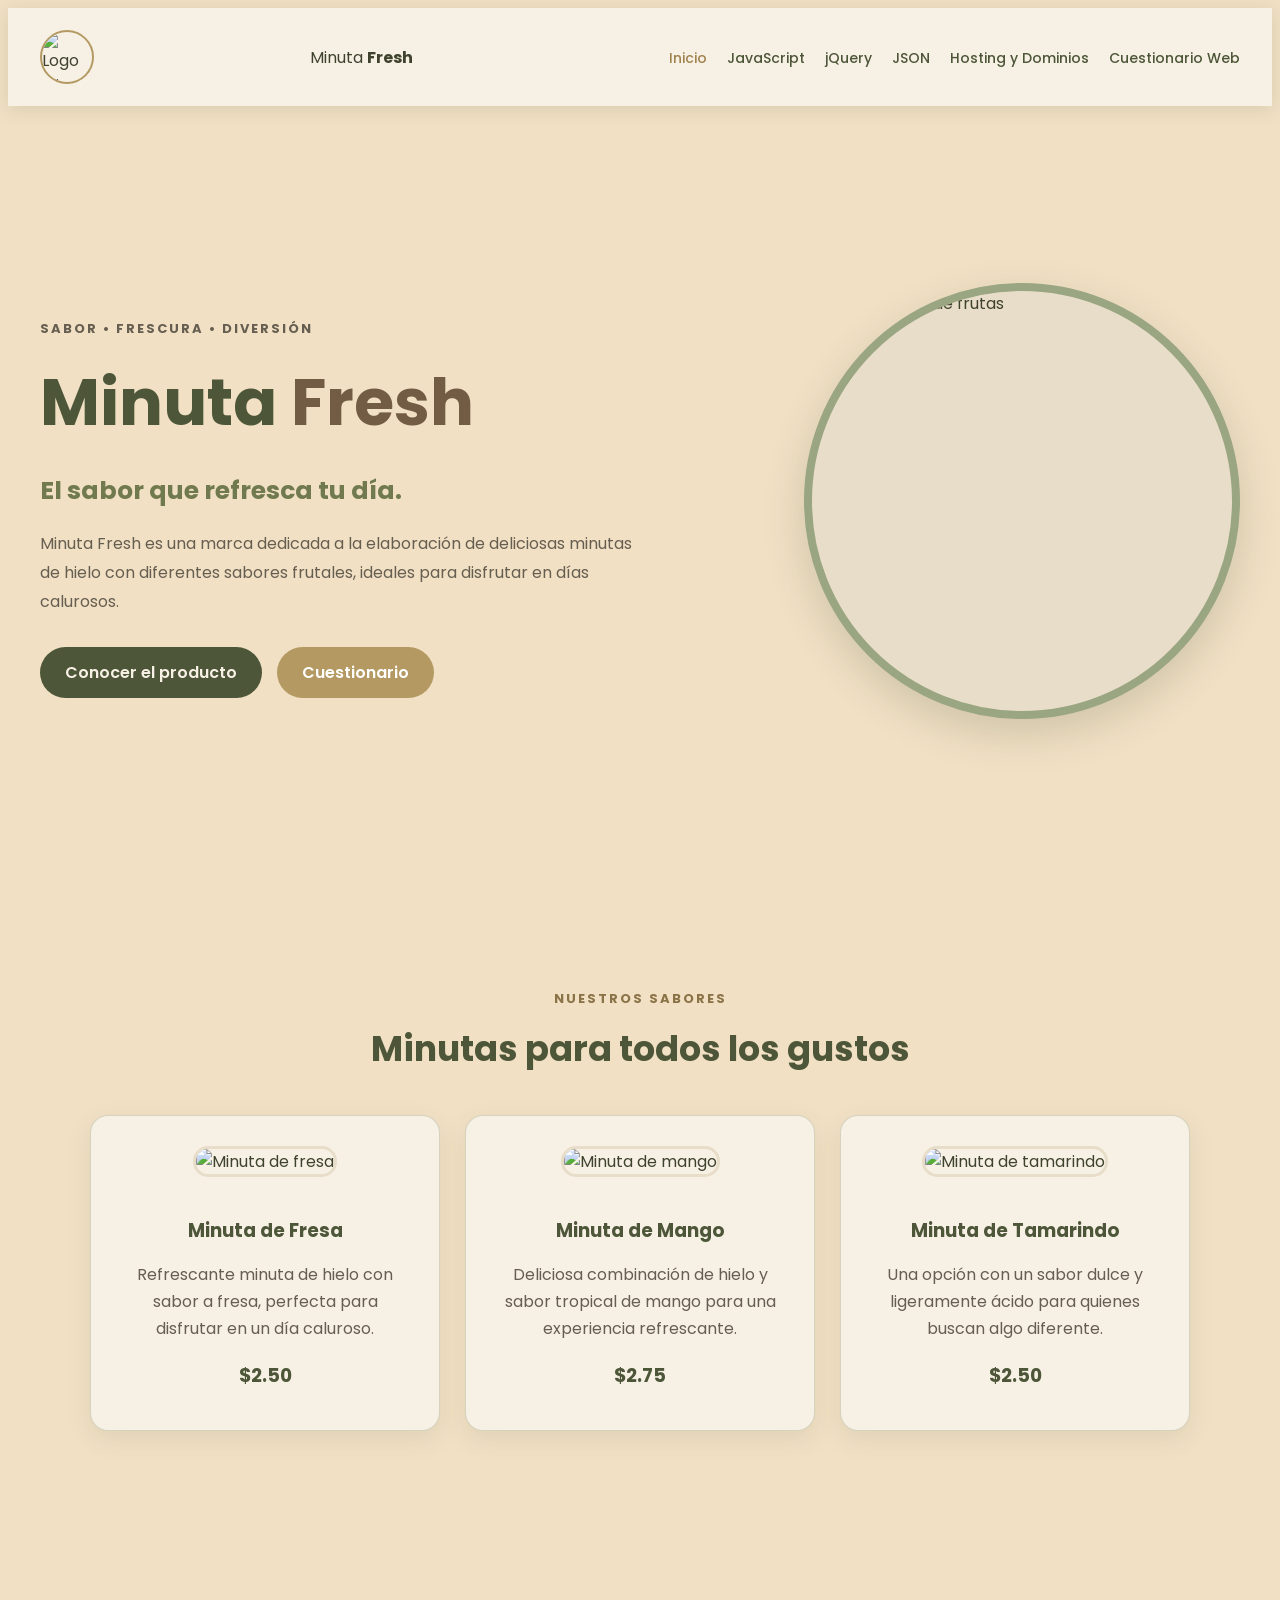
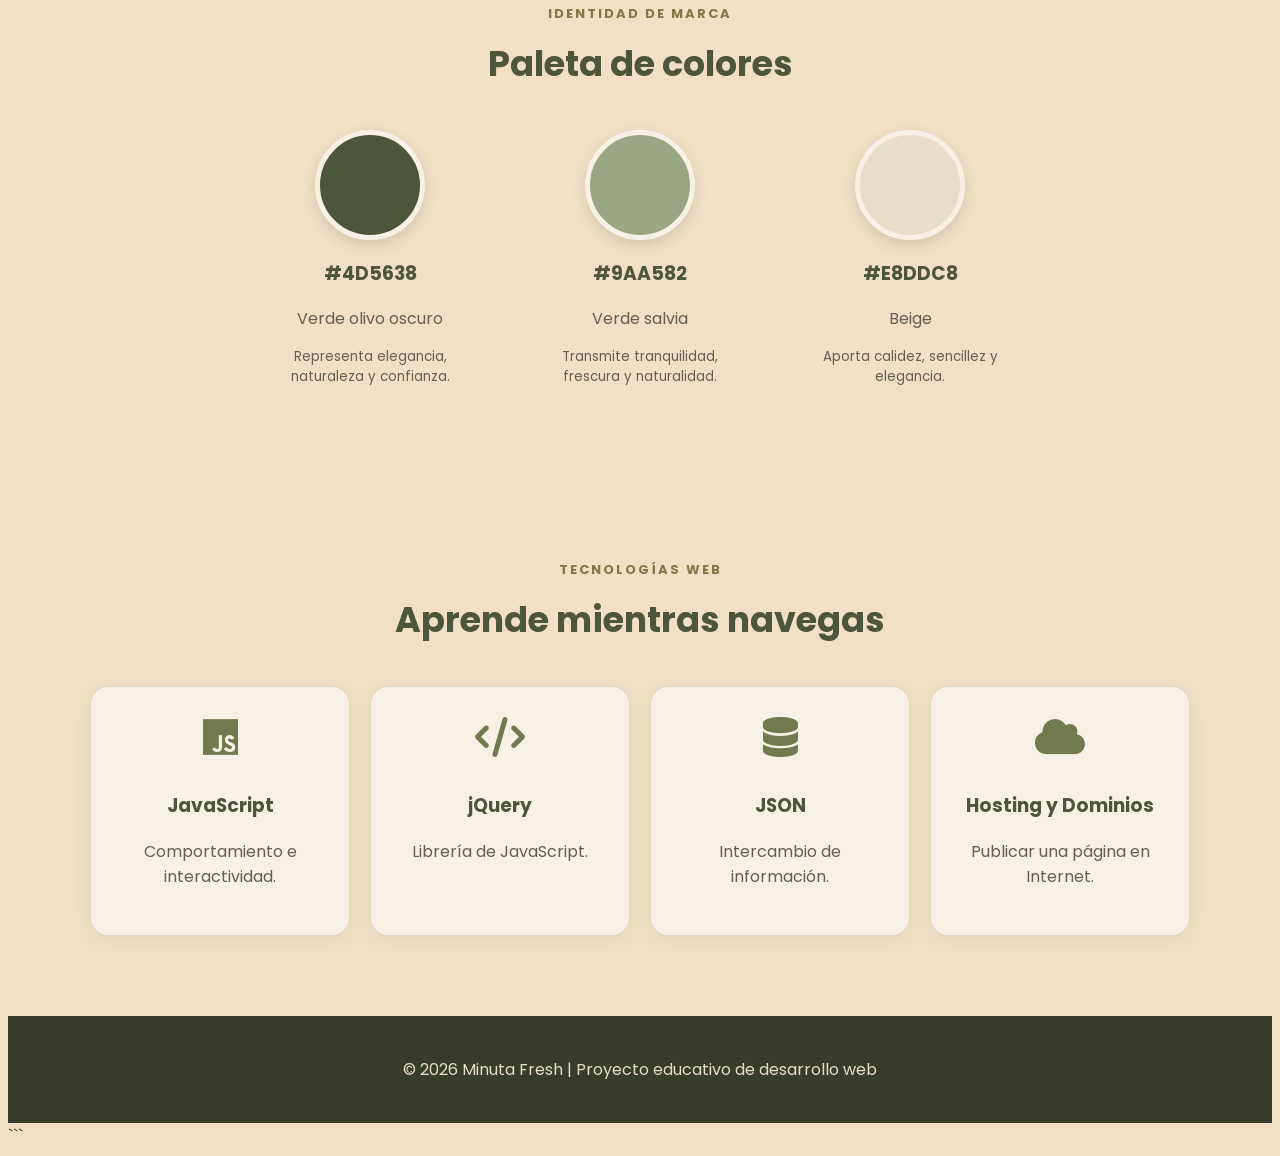
==== index.html @ 8e00a481 "minuta Fresh" ====
<!DOCTYPE html>
<html lang="es">
<head>
    <meta charset="UTF-8">
    <meta name="viewport" content="width=device-width, initial-scale=1.0">

    <title>Minuta Fresh</title>

    <link rel="stylesheet" href="style.css">

    <link href="https://fonts.googleapis.com/css2?family=Poppins:wght@300;400;500;600;700&display=swap" rel="stylesheet">

    <link rel="stylesheet"
          href="https://cdnjs.cloudflare.com/ajax/libs/font-awesome/6.5.2/css/all.min.css">
</head>

<body>

<header>
    <nav class="navbar">

        <div class="logo-icon">
    <img src="./imagenes/logo.png (2).png" alt="Logo Minuta Fresh">
</div>
            <span>Minuta <b>Fresh</b></span>
        </div>

        <ul class="nav-links">
            <li><a href="index.html" class="active">Inicio</a></li>
            <li><a href="javascript.html">JavaScript</a></li>
            <li><a href="jquery.html">jQuery</a></li>
            <li><a href="json.html">JSON</a></li>
            <li><a href="hosting.html">Hosting y Dominios</a></li>
            <li><a href="cuestionario.html">Cuestionario Web</a></li>
        </ul>

    </nav>
</header>


<main>

    <!-- PRESENTACIÓN DEL PRODUCTO -->
    <section class="hero">

        <div class="hero-text">

            <p class="small-title">SABOR • FRESCURA • DIVERSIÓN</p>

            <h1>Minuta <span>Fresh</span></h1>

            <h2>El sabor que refresca tu día.</h2>

            <p>
                Minuta Fresh es una marca dedicada a la elaboración de
                deliciosas minutas de hielo con diferentes sabores frutales,
                ideales para disfrutar en días calurosos.
            </p>

            <div class="buttons">
                <a href="#producto" class="btn">Conocer el producto</a>
                <a href="cuestionario.html" class="btn secondary">
                    Cuestionario
                </a>
            </div>

        </div>


       <div class="hero-product">

    <img src="./imagenes/minutas.png.png"
         alt="Minuta Fresh de frutas">

</div>
    </section>


    <!-- PRODUCTO -->
    <section id="producto" class="section">

    <p class="section-subtitle">NUESTROS SABORES</p>

    <h2>Minutas para todos los gustos</h2>

    <div class="cards">

        <!-- MINUTA DE FRESA -->
        <div class="card">

            <img src="./imagenes/minuta de fresas.png"
                 alt="Minuta de fresa"
                 class="product-image">

            <h3>Minuta de Fresa</h3>

            <p>
                Refrescante minuta de hielo con sabor a fresa,
                perfecta para disfrutar en un día caluroso.
            </p>

            <h3>$2.50</h3>

        </div>


        <!-- MINUTA DE MANGO -->
        <div class="card">

            <img src="./imagenes/minuta de mango.jpg"
                 alt="Minuta de mango"
                 class="product-image">

            <h3>Minuta de Mango</h3>

            <p>
                Deliciosa combinación de hielo y sabor tropical
                de mango para una experiencia refrescante.
            </p>

            <h3>$2.75</h3>

        </div>


        <!-- MINUTA DE TAMARINDO -->
        <div class="card">

            <img src="./imagenes/minuta de tamarindo.jpg"
                 alt="Minuta de tamarindo"
                 class="product-image">

            <h3>Minuta de Tamarindo</h3>

            <p>
                Una opción con un sabor dulce y ligeramente ácido
                para quienes buscan algo diferente.
            </p>

            <h3>$2.50</h3>

        </div>

    </div>

</section>

     


    <!-- IDENTIDAD DE MARCA -->
  <section class="section colors-section">

    <p class="section-subtitle">IDENTIDAD DE MARCA</p>

    <h2>Paleta de colores</h2>

    <div class="colors">

        <div>

            <span class="color c1"></span>

            <h3>#4D5638</h3>

            <p>Verde olivo oscuro</p>

            <small>
                Representa elegancia, naturaleza y confianza.
            </small>

        </div>


        <div>

            <span class="color c2"></span>

            <h3>#9AA582</h3>

            <p>Verde salvia</p>

            <small>
                Transmite tranquilidad, frescura y naturalidad.
            </small>

        </div>


        <div>

            <span class="color c3"></span>

            <h3>#E8DDC8</h3>

            <p>Beige</p>

            <small>
                Aporta calidez, sencillez y elegancia.
            </small>

        </div>

    </div>

</section>

    <!-- TECNOLOGÍAS -->
    <section class="section">

        <p class="section-subtitle">TECNOLOGÍAS WEB</p>

        <h2>Aprende mientras navegas</h2>

        <div class="technology-grid">

            <a href="javascript.html" class="tech-card">
                <i class="fa-brands fa-js"></i>
                <h3>JavaScript</h3>
                <p>Comportamiento e interactividad.</p>
            </a>

            <a href="jquery.html" class="tech-card">
                <i class="fa-solid fa-code"></i>
                <h3>jQuery</h3>
                <p>Librería de JavaScript.</p>
            </a>

            <a href="json.html" class="tech-card">
                <i class="fa-solid fa-database"></i>
                <h3>JSON</h3>
                <p>Intercambio de información.</p>
            </a>

            <a href="hosting.html" class="tech-card">
                <i class="fa-solid fa-cloud"></i>
                <h3>Hosting y Dominios</h3>
                <p>Publicar una página en Internet.</p>
            </a>

        </div>

    </section>

</main>


<footer>
    <p>© 2026 Minuta Fresh | Proyecto educativo de desarrollo web</p>
</footer>


<script src="script.js"></script>

</body>
</html>
```
---- style.css ----
```css
/* ==========================================
   MINUTA FRESH
   ESTILO VERDE OLIVO + BEIGE ELEGANTE
   ========================================== */

* {
    margin: 0;
    padding: 0;
    box-sizing: border-box;
}

html {
    scroll-behavior: smooth;
}

body {
    font-family: 'Poppins', sans-serif;
    background: #f1e0c4;;
    color: #3F432D;
}


/* ==========================================
   PALETA
   ========================================== */

/*
   Verde olivo oscuro: #4D5638
   Verde olivo:       #707A4E
   Verde salvia:      #9AA582
   Beige:             #E8DDC8
   Beige claro:       #F7F1E5
   Café:              #725C43
   Dorado:            #B49A62
*/


/* ==========================================
   NAVBAR
   ========================================== */

header {
    background: rgba(247, 241, 229, 0.96);
    box-shadow: 0 3px 18px rgba(77, 86, 56, 0.15);

    position: sticky;
    top: 0;
    z-index: 1000;
}

.navbar {
    min-height: 78px;
    max-width: 1200px;

    margin: auto;
    padding: 10px 25px;

    display: flex;
    justify-content: space-between;
    align-items: center;
}


/* LOGO */

.logo {
    display: flex;
    align-items: center;
    gap: 10px;

    font-size: 20px;
    font-weight: 500;

    color: #4D5638;

    white-space: nowrap;
}

.logo b {
    color: #725C43;
}

.logo-icon {
    width: 50px;
    height: 50px;

    flex-shrink: 0;

    border-radius: 50%;

    overflow: hidden;

    display: flex;
    align-items: center;
    justify-content: center;

    background: #F7F1E5;

    border: 2px solid #B49A62;
}

.logo-icon img {
    width: 100%;
    height: 100%;

    object-fit: cover;

    display: block;
}


/* MENÚ */

.nav-links {
    display: flex;
    gap: 20px;

    list-style: none;
}

.nav-links a {
    text-decoration: none;

    color: #4D5638;

    font-size: 14px;
    font-weight: 500;

    transition: .3s;
}

.nav-links a:hover,
.nav-links a.active {
    color: #A0824D;
}


/* ==========================================
   HERO
   ========================================== */

.hero {
    min-height: 650px;

    max-width: 1200px;
    margin: auto;

    padding: 70px 30px;

    display: flex;
    align-items: center;
    justify-content: space-between;

    gap: 50px;
}

.hero-text {
    max-width: 600px;
}

.small-title,
.section-subtitle {
    color: #8B7348;

    font-size: 13px;
    font-weight: 700;

    letter-spacing: 2px;
}

.hero h1 {
    font-size: 65px;

    color: #4D5638;

    margin: 10px 0;
}

.hero h1 span {
    color: #725C43;
}

.hero h2 {
    font-size: 25px;

    color: #707A4E;

    margin-bottom: 20px;
}

.hero p {
    line-height: 1.8;

    color: #665E50;
}


/* ==========================================
   BOTONES
   ========================================== */

.buttons {
    margin-top: 30px;

    display: flex;
    gap: 15px;
}

.btn {
    display: inline-block;

    padding: 13px 25px;

    border-radius: 30px;

    background: #4D5638;

    color: #F7F1E5;

    text-decoration: none;

    font-weight: 600;

    border: none;

    cursor: pointer;

    transition: .3s;
}

.btn:hover {
    background: #707A4E;

    transform: translateY(-3px);
}

.btn.secondary {
    background: #B49A62;

    color: #fff;
}

.btn.secondary:hover {
    background: #8B7348;
}


/* ==========================================
   ÁREA DE IMAGEN PRINCIPAL
   ========================================== */

.hero-product {
    width: 420px;
    height: 420px;

    border-radius: 50%;

    background: #E8DDC8;

    border: 8px solid #9AA582;

    display: flex;

    align-items: center;
    justify-content: center;

    overflow: hidden;

    box-shadow: 0 15px 40px rgba(77, 86, 56, 0.20);
}


/*
   SI COLOCAS UNA IMAGEN DENTRO DE
   .hero-product, ocupará este espacio.
*/

.hero-product img {
    width: 100%;
    height: 100%;

    object-fit: cover;
}


/* ==========================================
   MINUTA DE EJEMPLO
   ========================================== */

.minuta {
    position: relative;
}

.vaso {
    width: 170px;
    height: 220px;

    background: #F7F1E5;

    border-radius: 15px 15px 40px 40px;

    border: 5px solid #707A4E;

    overflow: hidden;

    position: relative;
}

.hielo {
    height: 75%;

    background: #E8DDC8;

    position: absolute;

    bottom: 0;

    width: 100%;
}

.jarabe {
    height: 35%;

    background: #725C43;

    position: absolute;

    bottom: 0;

    width: 100%;

    opacity: .8;
}

.sombrilla {
    position: absolute;

    top: -55px;
    left: 45px;

    font-size: 55px;

    color: #707A4E;
}


/* ==========================================
   SECCIONES
   ========================================== */

.section {
    max-width: 1100px;

    margin: auto;

    padding: 80px 25px;

    text-align: center;
}

.section h2 {
    font-size: 35px;

    color: #4D5638;

    margin: 10px 0 40px;
}


/* ==========================================
   TARJETAS
   ========================================== */

.cards {
    display: grid;

    grid-template-columns: repeat(3, 1fr);

    gap: 25px;
}

.card {
    background: #F7F1E5;

    padding: 30px;

    border-radius: 18px;

    border: 1px solid rgba(112, 122, 78, 0.25);

    box-shadow: 0 8px 25px rgba(77, 86, 56, 0.10);

    transition: .3s;
}

.card:hover {
    transform: translateY(-7px);

    box-shadow: 0 12px 30px rgba(77, 86, 56, 0.18);
}

.card i {
    font-size: 40px;

    color: #707A4E;

    margin-bottom: 15px;
}

.card h3 {
    color: #4D5638;

    margin-bottom: 10px;
}

.card p {
    color: #665E50;

    line-height: 1.7;
}


/* ==========================================
   IMÁGENES DE PRODUCTOS
   ========================================== */

.product-image {
    width: 100%;
    height: 230px;

    object-fit: cover;

    border-radius: 15px;

    margin-bottom: 20px;

    border: 3px solid #E8DDC8;
}


/* ==========================================
   PALETA DE COLORES
   ========================================== */

.colors {
    display: flex;

    justify-content: center;

    gap: 70px;

    flex-wrap: wrap;
}

.color {
    display: block;

    width: 100px;
    height: 100px;

    border-radius: 50%;

    margin: auto auto 15px;

    border: 5px solid #F7F1E5;

    box-shadow: 0 5px 15px rgba(0,0,0,.12);
}

.c1 {
    background: #4D5638;
}

.c2 {
    background: #9AA582;
}

.c3 {
    background: #E8DDC8;
}

.colors h3 {
    color: #4D5638;
}

.colors p,
.colors small {
    color: #665E50;
}

.colors small {
    display: block;

    max-width: 200px;

    margin-top: 5px;
}


/* ==========================================
   TECNOLOGÍAS
   ========================================== */

.technology-grid {
    display: grid;

    grid-template-columns: repeat(4, 1fr);

    gap: 20px;
}

.tech-card {
    background: #F7F1E5;

    padding: 30px;

    border-radius: 18px;

    text-decoration: none;

    color: #4D5638;

    border: 1px solid rgba(112, 122, 78, 0.20);

    box-shadow: 0 5px 20px rgba(77, 86, 56, 0.08);

    transition: .3s;
}

.tech-card:hover {
    transform: translateY(-5px);

    background: #E8DDC8;
}

.tech-card i {
    font-size: 40px;

    color: #707A4E;

    margin-bottom: 15px;
}

.tech-card p {
    color: #665E50;

    margin-top: 8px;
}


/* ==========================================
   PÁGINAS INTERNAS
   ========================================== */

.page-header {
    background: #4D5638;

    color: #F7F1E5;

    padding: 75px 20px;

    text-align: center;
}

.page-header h1 {
    font-size: 45px;

    margin-bottom: 10px;
}

.page-header p {
    color: #E8DDC8;
}


/* ==========================================
   CONTENIDO
   ========================================== */

.content {
    max-width: 1000px;

    margin: auto;

    padding: 60px 25px;
}

.content h2 {
    margin-top: 35px;

    margin-bottom: 15px;

    color: #707A4E;
}

.content p {
    line-height: 1.8;

    margin-bottom: 15px;

    color: #665E50;
}

.content ul {
    line-height: 2;

    margin-left: 25px;

    color: #665E50;
}


/* ==========================================
   CÓDIGO
   ========================================== */

pre {
    background: #303529;

    color: #E8DDC8;

    padding: 25px;

    border-radius: 12px;

    overflow-x: auto;

    margin: 20px 0;

    border-left: 5px solid #B49A62;
}

code {
    font-family: Consolas, monospace;
}


/* ==========================================
   TABLAS
   ========================================== */

table {
    width: 100%;

    border-collapse: collapse;

    margin: 25px 0;

    background: #F7F1E5;
}

th,
td {
    border: 1px solid #D6CCB7;

    padding: 15px;

    text-align: left;
}

th {
    background: #707A4E;

    color: #F7F1E5;
}

td {
    color: #665E50;
}


/* ==========================================
   CUESTIONARIO
   ========================================== */

.question {
    background: #F7F1E5;

    padding: 25px;

    margin-bottom: 20px;

    border-radius: 15px;

    border-left: 5px solid #707A4E;

    box-shadow: 0 3px 15px rgba(77,86,56,.08);
}

.question h3 {
    color: #4D5638;

    margin-bottom: 15px;
}

.question label {
    display: block;

    padding: 8px;

    color: #665E50;

    cursor: pointer;
}

.question label:hover {
    background: #E8DDC8;

    border-radius: 8px;
}

#resultado {
    margin-top: 25px;

    padding: 20px;

    border-radius: 10px;

    font-weight: bold;
}


/* ==========================================
   FOOTER
   ========================================== */

footer {
    background: #373D29;

    color: #E8DDC8;

    padding: 25px;

    text-align: center;
}


/* ==========================================
   RESPONSIVE
   ========================================== */

@media (max-width: 900px) {

    .navbar {
        flex-direction: column;

        gap: 15px;
    }

    .nav-links {
        flex-wrap: wrap;

        justify-content: center;
    }

    .hero {
        flex-direction: column;

        text-align: center;

        gap: 50px;
    }

    .buttons {
        justify-content: center;
    }

    .cards,
    .technology-grid {
        grid-template-columns: 1fr 1fr;
    }

    .colors {
        flex-wrap: wrap;
    }
}


@media (max-width: 600px) {

    .hero h1 {
        font-size: 45px;
    }

    .cards,
    .technology-grid {
        grid-template-columns: 1fr;
    }

    .hero-product {
        width: 280px;
        height: 280px;
    }

    .nav-links {
        gap: 10px;
    }
   .logo-icon img {
    width: 100%;
    height: 100%;
    object-fit: cover;
    border-radius: 50%;
}
}
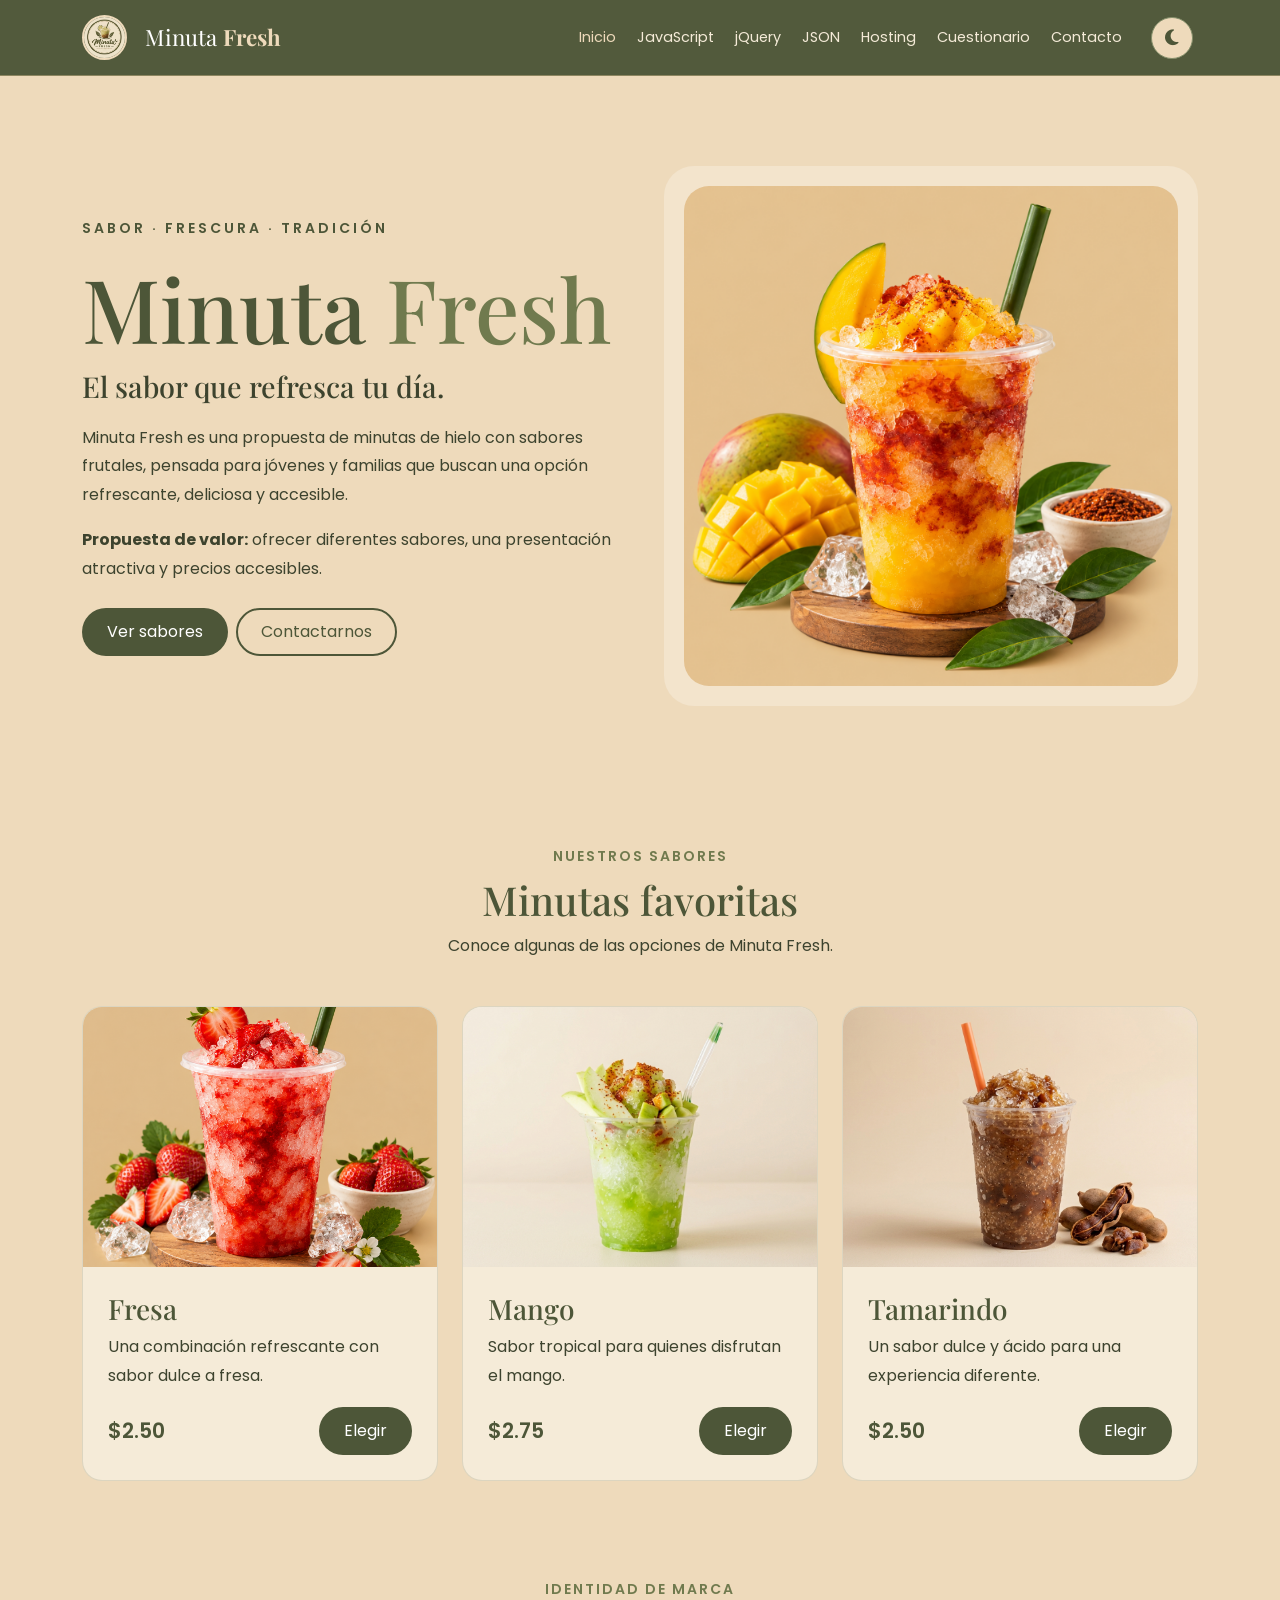
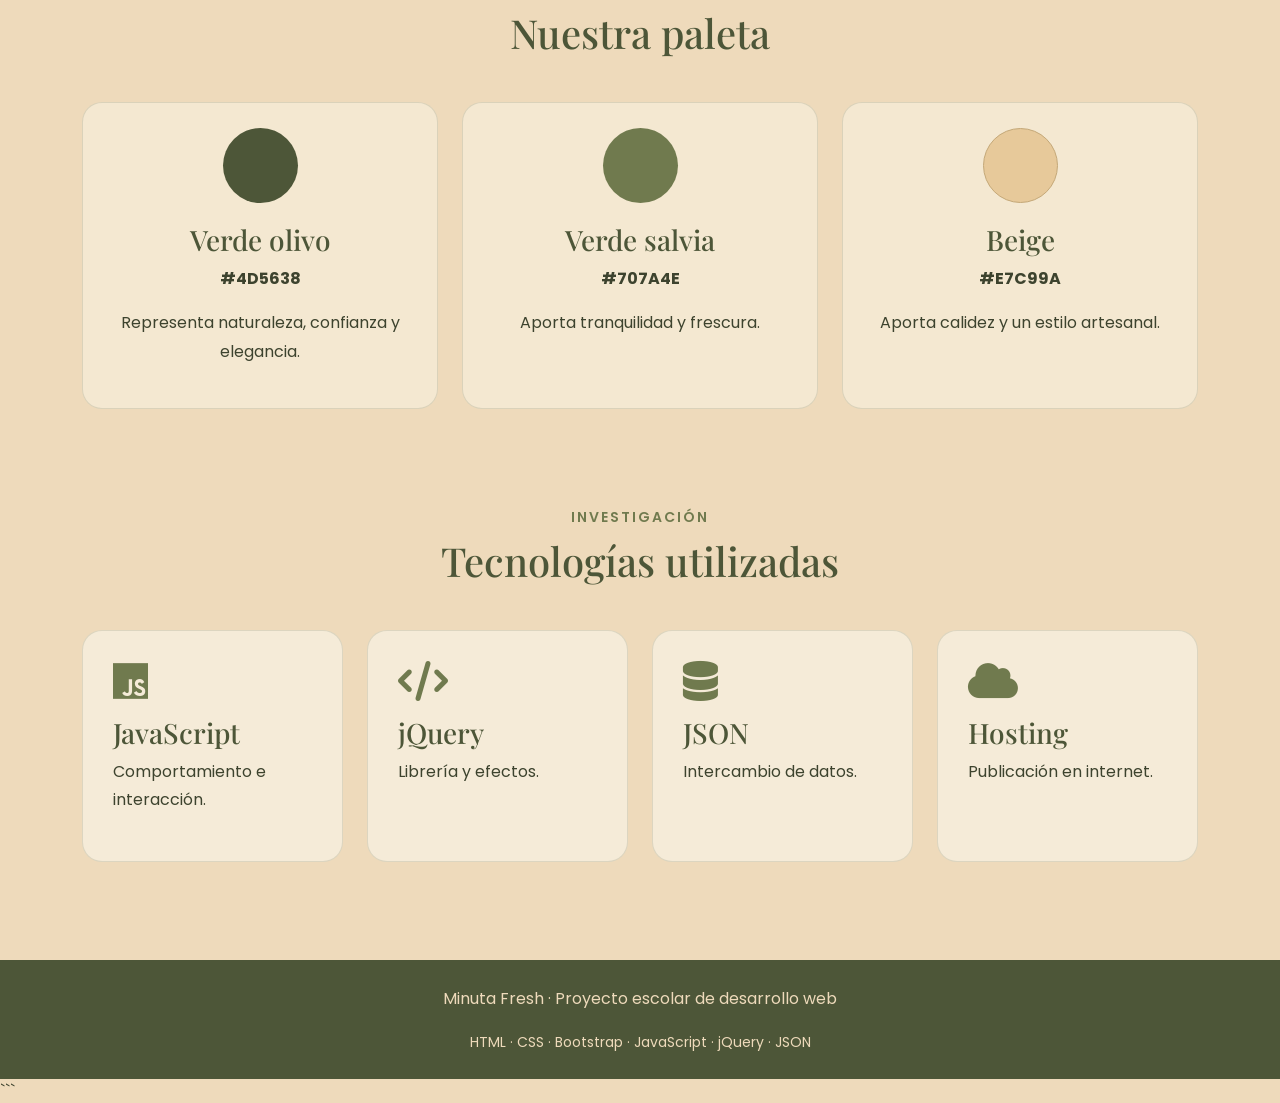
==== commit d4717ac2: "Add files via upload" ====
--- a/index.html
+++ b/index.html
@@ -1,258 +1,457 @@
 
 <!DOCTYPE html>
 <html lang="es">
+
 <head>
     <meta charset="UTF-8">
     <meta name="viewport" content="width=device-width, initial-scale=1.0">
 
-    <title>Minuta Fresh</title>
+    <title>Minuta Fresh | Inicio</title>
+
+    <link href="https://cdn.jsdelivr.net/npm/bootstrap@5.3.7/dist/css/bootstrap.min.css" rel="stylesheet">
+
+    <link rel="preconnect" href="https://fonts.googleapis.com">
+    <link rel="preconnect" href="https://fonts.gstatic.com" crossorigin>
+
+    <link href="https://fonts.googleapis.com/css2?family=Playfair+Display:wght@500;600;700&family=Poppins:wght@300;400;500;600&display=swap" rel="stylesheet">
+
+    <link href="https://cdnjs.cloudflare.com/ajax/libs/font-awesome/6.5.2/css/all.min.css" rel="stylesheet">
 
     <link rel="stylesheet" href="style.css">
-
-    <link href="https://fonts.googleapis.com/css2?family=Poppins:wght@300;400;500;600;700&display=swap" rel="stylesheet">
-
-    <link rel="stylesheet"
-          href="https://cdnjs.cloudflare.com/ajax/libs/font-awesome/6.5.2/css/all.min.css">
 </head>
 
 <body>
 
-<header>
-    <nav class="navbar">
-
-        <div class="logo-icon">
-    <img src="./imagenes/logo.png (2).png" alt="Logo Minuta Fresh">
-</div>
-            <span>Minuta <b>Fresh</b></span>
-        </div>
-
-        <ul class="nav-links">
-            <li><a href="index.html" class="active">Inicio</a></li>
-            <li><a href="javascript.html">JavaScript</a></li>
-            <li><a href="jquery.html">jQuery</a></li>
-            <li><a href="json.html">JSON</a></li>
-            <li><a href="hosting.html">Hosting y Dominios</a></li>
-            <li><a href="cuestionario.html">Cuestionario Web</a></li>
-        </ul>
-
+    <nav class="navbar navbar-expand-lg sticky-top">
+        <div class="container">
+
+            <a class="navbar-brand d-flex align-items-center" href="index.html">
+                <img src="./imagenes/logo.png (2).png" alt="Logo Minuta Fresh">
+                <span class="ms-2">Minuta <strong>Fresh</strong></span>
+            </a>
+
+            <button class="navbar-toggler" type="button" data-bs-toggle="collapse" data-bs-target="#menu" aria-controls="menu" aria-expanded="false" aria-label="Abrir menú">
+                <span class="navbar-toggler-icon"></span>
+            </button>
+
+            <div class="collapse navbar-collapse" id="menu">
+
+                <ul class="navbar-nav ms-auto align-items-lg-center">
+
+                    <li class="nav-item">
+                        <a class="nav-link active" href="index.html">Inicio</a>
+                    </li>
+
+                    <li class="nav-item">
+                        <a class="nav-link" href="javascript.html">JavaScript</a>
+                    </li>
+
+                    <li class="nav-item">
+                        <a class="nav-link" href="jquery.html">jQuery</a>
+                    </li>
+
+                    <li class="nav-item">
+                        <a class="nav-link" href="json.html">JSON</a>
+                    </li>
+
+                    <li class="nav-item">
+                        <a class="nav-link" href="hosting.html">Hosting</a>
+                    </li>
+
+                    <li class="nav-item">
+                        <a class="nav-link" href="cuestionario.html">Cuestionario</a>
+                    </li>
+
+                    <li class="nav-item">
+                        <a class="nav-link" href="contacto.html">Contacto</a>
+                    </li>
+
+                    <li class="nav-item ms-lg-3">
+                        <button id="themeToggle" class="theme-btn" type="button" aria-label="Cambiar tema">
+                            <i class="fa-solid fa-moon"></i>
+                        </button>
+                    </li>
+
+                </ul>
+
+            </div>
+        </div>
     </nav>
-</header>
-
-
-<main>
-
-    <!-- PRESENTACIÓN DEL PRODUCTO -->
-    <section class="hero">
-
-        <div class="hero-text">
-
-            <p class="small-title">SABOR • FRESCURA • DIVERSIÓN</p>
-
-            <h1>Minuta <span>Fresh</span></h1>
-
-            <h2>El sabor que refresca tu día.</h2>
+
+
+    <header class="hero">
+
+        <div class="container">
+
+            <div class="row align-items-center g-5">
+
+                <div class="col-lg-6">
+
+                    <small class="eyebrow">
+                        SABOR · FRESCURA · TRADICIÓN
+                    </small>
+
+                    <h1>
+                        Minuta <span>Fresh</span>
+                    </h1>
+
+                    <h2>
+                        El sabor que refresca tu día.
+                    </h2>
+
+                    <p>
+                        Minuta Fresh es una propuesta de minutas
+                        de hielo con sabores frutales, pensada para
+                        jóvenes y familias que buscan una opción
+                        refrescante, deliciosa y accesible.
+                    </p>
+
+                    <p>
+                        <strong>Propuesta de valor:</strong>
+                        ofrecer diferentes sabores, una presentación
+                        atractiva y precios accesibles.
+                    </p>
+
+                    <div class="d-flex gap-2 flex-wrap mt-4">
+
+                        <a href="#sabores" class="btn-minuta">
+                            Ver sabores
+                        </a>
+
+                        <a href="contacto.html" class="btn-outline-minuta">
+                            Contactarnos
+                        </a>
+
+                    </div>
+
+                </div>
+
+
+                <div class="col-lg-6">
+
+                    <div class="hero-product">
+
+                        <img src="./imagenes/minutas.png.png" alt="Minuta Fresh de fresa">
+
+                    </div>
+
+                </div>
+
+            </div>
+
+        </div>
+
+    </header>
+
+
+    <section id="sabores" class="py-5">
+
+        <div class="container">
+
+            <div class="section-title">
+
+                <small>NUESTROS SABORES</small>
+
+                <h2>Minutas favoritas</h2>
+
+                <p>
+                    Conoce algunas de las opciones de Minuta Fresh.
+                </p>
+
+            </div>
+
+
+            <div class="row g-4">
+
+                <div class="col-md-4">
+
+                    <div class="minuta-card">
+
+                        <img src="./imagenes/minuta de fresas.png" alt="Minuta de fresa">
+
+                        <div class="minuta-card-body">
+
+                            <h3>Fresa</h3>
+
+                            <p>
+                                Una combinación refrescante con
+                                sabor dulce a fresa.
+                            </p>
+
+                            <div class="card-bottom">
+
+                                <span class="precio">$2.50</span>
+
+                                <button class="btn-minuta" type="button" onclick="mostrarMensaje('Minuta de Fresa')">
+                                    Elegir
+                                </button>
+
+                            </div>
+
+                        </div>
+
+                    </div>
+
+                </div>
+
+
+                <div class="col-md-4">
+
+                    <div class="minuta-card">
+
+                        <img src="./imagenes/minuta de mango.jpg" alt="Minuta de mango">
+
+                        <div class="minuta-card-body">
+
+                            <h3>Mango</h3>
+
+                            <p>
+                                Sabor tropical para quienes
+                                disfrutan el mango.
+                            </p>
+
+                            <div class="card-bottom">
+
+                                <span class="precio">$2.75</span>
+
+                                <button class="btn-minuta" type="button" onclick="mostrarMensaje('Minuta de Mango')">
+                                    Elegir
+                                </button>
+
+                            </div>
+
+                        </div>
+
+                    </div>
+
+                </div>
+
+
+                <div class="col-md-4">
+
+                    <div class="minuta-card">
+
+                        <img src="./imagenes/minuta de tamarindo.jpg" alt="Minuta de tamarindo">
+
+                        <div class="minuta-card-body">
+
+                            <h3>Tamarindo</h3>
+
+                            <p>
+                                Un sabor dulce y ácido para
+                                una experiencia diferente.
+                            </p>
+
+                            <div class="card-bottom">
+
+                                <span class="precio">$2.50</span>
+
+                                <button class="btn-minuta" type="button" onclick="mostrarMensaje('Minuta de Tamarindo')">
+                                    Elegir
+                                </button>
+
+                            </div>
+
+                        </div>
+
+                    </div>
+
+                </div>
+
+            </div>
+
+        </div>
+
+    </section>
+
+
+    <section class="py-5">
+
+        <div class="container">
+
+            <div class="section-title">
+
+                <small>IDENTIDAD DE MARCA</small>
+
+                <h2>Nuestra paleta</h2>
+
+            </div>
+
+
+            <div class="row g-4">
+
+                <div class="col-md-4">
+
+                    <div class="info-box text-center">
+
+                        <div class="color-circle verde-oscuro"></div>
+
+                        <h3>Verde olivo</h3>
+
+                        <p>
+                            <strong>#4D5638</strong>
+                        </p>
+
+                        <p>
+                            Representa naturaleza, confianza y
+                            elegancia.
+                        </p>
+
+                    </div>
+
+                </div>
+
+
+                <div class="col-md-4">
+
+                    <div class="info-box text-center">
+
+                        <div class="color-circle verde-salvia"></div>
+
+                        <h3>Verde salvia</h3>
+
+                        <p>
+                            <strong>#707A4E</strong>
+                        </p>
+
+                        <p>
+                            Aporta tranquilidad y frescura.
+                        </p>
+
+                    </div>
+
+                </div>
+
+
+                <div class="col-md-4">
+
+                    <div class="info-box text-center">
+
+                        <div class="color-circle beige"></div>
+
+                        <h3>Beige</h3>
+
+                        <p>
+                            <strong>#E7C99A</strong>
+                        </p>
+
+                        <p>
+                            Aporta calidez y un estilo artesanal.
+                        </p>
+
+                    </div>
+
+                </div>
+
+            </div>
+
+        </div>
+
+    </section>
+
+
+    <section class="py-5">
+
+        <div class="container">
+
+            <div class="section-title">
+
+                <small>INVESTIGACIÓN</small>
+
+                <h2>Tecnologías utilizadas</h2>
+
+            </div>
+
+
+            <div class="row g-4">
+
+                <div class="col-md-6 col-lg-3">
+
+                    <a href="javascript.html" class="tech-card">
+
+                        <i class="fa-brands fa-js"></i>
+
+                        <h3>JavaScript</h3>
+
+                        <p>Comportamiento e interacción.</p>
+
+                    </a>
+
+                </div>
+
+
+                <div class="col-md-6 col-lg-3">
+
+                    <a href="jquery.html" class="tech-card">
+
+                        <i class="fa-solid fa-code"></i>
+
+                        <h3>jQuery</h3>
+
+                        <p>Librería y efectos.</p>
+
+                    </a>
+
+                </div>
+
+
+                <div class="col-md-6 col-lg-3">
+
+                    <a href="json.html" class="tech-card">
+
+                        <i class="fa-solid fa-database"></i>
+
+                        <h3>JSON</h3>
+
+                        <p>Intercambio de datos.</p>
+
+                    </a>
+
+                </div>
+
+
+                <div class="col-md-6 col-lg-3">
+
+                    <a href="hosting.html" class="tech-card">
+
+                        <i class="fa-solid fa-cloud"></i>
+
+                        <h3>Hosting</h3>
+
+                        <p>Publicación en internet.</p>
+
+                    </a>
+
+                </div>
+
+            </div>
+
+        </div>
+
+    </section>
+
+
+    <footer class="footer">
+
+        <div class="container text-center">
 
             <p>
-                Minuta Fresh es una marca dedicada a la elaboración de
-                deliciosas minutas de hielo con diferentes sabores frutales,
-                ideales para disfrutar en días calurosos.
+                Minuta Fresh · Proyecto escolar de desarrollo web
             </p>
 
-            <div class="buttons">
-                <a href="#producto" class="btn">Conocer el producto</a>
-                <a href="cuestionario.html" class="btn secondary">
-                    Cuestionario
-                </a>
-            </div>
-
-        </div>
-
-
-       <div class="hero-product">
-
-    <img src="./imagenes/minutas.png.png"
-         alt="Minuta Fresh de frutas">
-
-</div>
-    </section>
-
-
-    <!-- PRODUCTO -->
-    <section id="producto" class="section">
-
-    <p class="section-subtitle">NUESTROS SABORES</p>
-
-    <h2>Minutas para todos los gustos</h2>
-
-    <div class="cards">
-
-        <!-- MINUTA DE FRESA -->
-        <div class="card">
-
-            <img src="./imagenes/minuta de fresas.png"
-                 alt="Minuta de fresa"
-                 class="product-image">
-
-            <h3>Minuta de Fresa</h3>
-
-            <p>
-                Refrescante minuta de hielo con sabor a fresa,
-                perfecta para disfrutar en un día caluroso.
-            </p>
-
-            <h3>$2.50</h3>
-
-        </div>
-
-
-        <!-- MINUTA DE MANGO -->
-        <div class="card">
-
-            <img src="./imagenes/minuta de mango.jpg"
-                 alt="Minuta de mango"
-                 class="product-image">
-
-            <h3>Minuta de Mango</h3>
-
-            <p>
-                Deliciosa combinación de hielo y sabor tropical
-                de mango para una experiencia refrescante.
-            </p>
-
-            <h3>$2.75</h3>
-
-        </div>
-
-
-        <!-- MINUTA DE TAMARINDO -->
-        <div class="card">
-
-            <img src="./imagenes/minuta de tamarindo.jpg"
-                 alt="Minuta de tamarindo"
-                 class="product-image">
-
-            <h3>Minuta de Tamarindo</h3>
-
-            <p>
-                Una opción con un sabor dulce y ligeramente ácido
-                para quienes buscan algo diferente.
-            </p>
-
-            <h3>$2.50</h3>
-
-        </div>
-
-    </div>
-
-</section>
-
-     
-
-
-    <!-- IDENTIDAD DE MARCA -->
-  <section class="section colors-section">
-
-    <p class="section-subtitle">IDENTIDAD DE MARCA</p>
-
-    <h2>Paleta de colores</h2>
-
-    <div class="colors">
-
-        <div>
-
-            <span class="color c1"></span>
-
-            <h3>#4D5638</h3>
-
-            <p>Verde olivo oscuro</p>
-
             <small>
-                Representa elegancia, naturaleza y confianza.
+                HTML · CSS · Bootstrap · JavaScript · jQuery · JSON
             </small>
 
         </div>
 
-
-        <div>
-
-            <span class="color c2"></span>
-
-            <h3>#9AA582</h3>
-
-            <p>Verde salvia</p>
-
-            <small>
-                Transmite tranquilidad, frescura y naturalidad.
-            </small>
-
-        </div>
-
-
-        <div>
-
-            <span class="color c3"></span>
-
-            <h3>#E8DDC8</h3>
-
-            <p>Beige</p>
-
-            <small>
-                Aporta calidez, sencillez y elegancia.
-            </small>
-
-        </div>
-
-    </div>
-
-</section>
-
-    <!-- TECNOLOGÍAS -->
-    <section class="section">
-
-        <p class="section-subtitle">TECNOLOGÍAS WEB</p>
-
-        <h2>Aprende mientras navegas</h2>
-
-        <div class="technology-grid">
-
-            <a href="javascript.html" class="tech-card">
-                <i class="fa-brands fa-js"></i>
-                <h3>JavaScript</h3>
-                <p>Comportamiento e interactividad.</p>
-            </a>
-
-            <a href="jquery.html" class="tech-card">
-                <i class="fa-solid fa-code"></i>
-                <h3>jQuery</h3>
-                <p>Librería de JavaScript.</p>
-            </a>
-
-            <a href="json.html" class="tech-card">
-                <i class="fa-solid fa-database"></i>
-                <h3>JSON</h3>
-                <p>Intercambio de información.</p>
-            </a>
-
-            <a href="hosting.html" class="tech-card">
-                <i class="fa-solid fa-cloud"></i>
-                <h3>Hosting y Dominios</h3>
-                <p>Publicar una página en Internet.</p>
-            </a>
-
-        </div>
-
-    </section>
-
-</main>
-
-
-<footer>
-    <p>© 2026 Minuta Fresh | Proyecto educativo de desarrollo web</p>
-</footer>
-
-
-<script src="script.js"></script>
+    </footer>
+
+
+    <script src="https://cdn.jsdelivr.net/npm/bootstrap@5.3.7/dist/js/bootstrap.bundle.min.js"></script>
+    <script src="script.js"></script>
 
 </body>
+
 </html>
 ```
--- a/style.css
+++ b/style.css
@@ -1,12 +1,15 @@
-```css
-/* ==========================================
-   MINUTA FRESH
-   ESTILO VERDE OLIVO + BEIGE ELEGANTE
-   ========================================== */
+
+:root {
+    --verde-oscuro: #4D5638;
+    --verde-salvia: #707A4E;
+    --verde-claro: #929B70;
+    --beige: #eedabb;
+    --crema: #F5EBD8;
+    --blanco: #FFFDF7;
+    --texto: #3D432E;
+}
 
 * {
-    margin: 0;
-    padding: 0;
     box-sizing: border-box;
 }
 
@@ -15,791 +18,584 @@
 }
 
 body {
-    font-family: 'Poppins', sans-serif;
-    background: #f1e0c4;;
-    color: #3F432D;
-}
-
-
-/* ==========================================
-   PALETA
-   ========================================== */
-
-/*
-   Verde olivo oscuro: #4D5638
-   Verde olivo:       #707A4E
-   Verde salvia:      #9AA582
-   Beige:             #E8DDC8
-   Beige claro:       #F7F1E5
-   Café:              #725C43
-   Dorado:            #B49A62
-*/
-
-
-/* ==========================================
-   NAVBAR
-   ========================================== */
-
-header {
-    background: rgba(247, 241, 229, 0.96);
-    box-shadow: 0 3px 18px rgba(77, 86, 56, 0.15);
-
-    position: sticky;
-    top: 0;
+    margin: 0;
+    font-family: "Poppins", sans-serif;
+    background: var(--beige);
+    color: var(--texto);
+    transition: background-color 0.4s ease, color 0.4s ease;
+}
+
+h1, h2, h3, h4 {
+    font-family: "Playfair Display", serif;
+}
+
+p {
+    line-height: 1.8;
+}
+
+/* NAVBAR */
+.navbar {
+    background: rgba(77, 86, 56, 0.97);
+    border-bottom: 1px solid rgba(231, 201, 154, 0.4);
+    padding: 10px 0;
+}
+
+.navbar-brand {
+    color: white !important;
+    font-family: "Playfair Display", serif;
+    font-size: 1.4rem;
+    display: inline-flex;
+    align-items: center;
+    gap: 10px;
+    max-width: 100%;
+}
+
+.navbar-brand strong {
+    color: var(--beige);
+}
+
+.navbar-brand img,
+.navbar-brand .logo-img,
+.navbar-brand .logo {
+    width: 45px !important;
+    height: 45px !important;
+    min-width: 45px;
+    min-height: 45px;
+    max-width: 45px !important;
+    max-height: 45px !important;
+    object-fit: contain !important;
+    display: inline-block;
+    flex-shrink: 0;
+    border-radius: 50%;
+    border: 2px solid var(--beige);
+}
+
+.nav-link {
+    color: #F5EBD8 !important;
+    font-size: 0.9rem;
+    margin-left: 5px;
+    transition: 0.3s;
+}
+
+.nav-link:hover,
+.nav-link.active {
+    color: var(--beige) !important;
+}
+
+/* BOTÓN MODO CLARO Y OSCURO */
+.theme-btn {
+    display: inline-flex !important;
+    align-items: center;
+    justify-content: center;
+    flex-shrink: 0;
+    width: 42px;
+    height: 42px;
+    margin: 5px;
+    padding: 0;
+    border: 1px solid #858F6B;
+    border-radius: 50%;
+    background: var(--beige);
+    color: var(--verde-oscuro);
+    font-size: 18px;
+    cursor: pointer;
+    transition: background-color 0.3s ease, color 0.3s ease, transform 0.3s ease;
+    position: relative;
     z-index: 1000;
 }
 
-.navbar {
-    min-height: 78px;
-    max-width: 1200px;
-
-    margin: auto;
-    padding: 10px 25px;
-
+.theme-btn:hover {
+    background: var(--verde-salvia);
+    color: #FFFFFF;
+    transform: rotate(20deg) scale(1.05);
+}
+
+.theme-btn i {
+    display: inline-block;
+    line-height: 1;
+}
+
+/* PORTADA */
+.hero {
+    min-height: 80vh;
+    display: flex;
+    align-items: center;
+    padding: 80px 0;
+}
+
+.eyebrow {
+    color: var(--verde-oscuro);
+    letter-spacing: 3px;
+    font-weight: 600;
+}
+
+.hero h1 {
+    font-size: clamp(3rem, 7vw, 5.5rem);
+    color: var(--verde-oscuro);
+    margin-top: 15px;
+}
+
+.hero h1 span {
+    color: var(--verde-salvia);
+}
+
+.hero h2 {
+    font-size: 1.8rem;
+    margin-bottom: 20px;
+}
+
+.hero-product {
+    padding: 20px;
+    background: rgba(255, 255, 255, 0.25);
+    border-radius: 30px;
+}
+
+.hero-product img {
+    width: 100%;
+    height: 500px;
+    object-fit: cover;
+    border-radius: 25px;
+}
+
+/* BOTONES */
+.btn-minuta {
+    display: inline-block;
+    border: none;
+    border-radius: 30px;
+    padding: 12px 25px;
+    background: var(--verde-oscuro);
+    color: white;
+    text-decoration: none;
+    cursor: pointer;
+    transition: 0.3s;
+}
+
+.btn-minuta:hover {
+    background: var(--verde-salvia);
+    color: white;
+    transform: translateY(-2px);
+}
+
+.btn-outline-minuta {
+    display: inline-block;
+    border: 2px solid var(--verde-oscuro);
+    border-radius: 30px;
+    padding: 10px 23px;
+    color: var(--verde-oscuro);
+    text-decoration: none;
+    transition: 0.3s;
+}
+
+.btn-outline-minuta:hover {
+    background: var(--verde-oscuro);
+    color: white;
+}
+
+/* TÍTULOS */
+.section-title {
+    text-align: center;
+    margin-bottom: 45px;
+}
+
+.section-title small {
+    color: var(--verde-salvia);
+    font-weight: 600;
+    letter-spacing: 2px;
+}
+
+.section-title h2 {
+    color: var(--verde-oscuro);
+    font-size: 2.5rem;
+    margin-top: 8px;
+}
+
+/* TARJETAS */
+.minuta-card {
+    background: var(--crema);
+    border-radius: 20px;
+    overflow: hidden;
+    height: 100%;
+    border: 1px solid rgba(77, 86, 56, 0.15);
+    transition: 0.3s;
+}
+
+.minuta-card:hover {
+    transform: translateY(-6px);
+}
+
+.minuta-card img {
+    width: 100%;
+    height: 260px;
+    object-fit: cover;
+}
+
+.minuta-card-body {
+    padding: 25px;
+}
+
+.minuta-card-body h3 {
+    color: var(--verde-oscuro);
+}
+
+.card-bottom {
     display: flex;
     justify-content: space-between;
     align-items: center;
-}
-
-
-/* LOGO */
-
-.logo {
-    display: flex;
-    align-items: center;
     gap: 10px;
-
-    font-size: 20px;
-    font-weight: 500;
-
-    color: #4D5638;
-
-    white-space: nowrap;
-}
-
-.logo b {
-    color: #725C43;
-}
-
-.logo-icon {
-    width: 50px;
-    height: 50px;
-
-    flex-shrink: 0;
-
+}
+
+.precio {
+    font-size: 1.3rem;
+    font-weight: 600;
+    color: var(--verde-oscuro);
+}
+
+/* INFORMACIÓN */
+.info-box {
+    background: rgba(245, 235, 216, 0.8);
+    border: 1px solid rgba(77, 86, 56, 0.15);
+    border-radius: 20px;
+    padding: 25px;
+    height: 100%;
+}
+
+.info-box h3 {
+    color: var(--verde-oscuro);
+}
+
+.color-circle {
+    width: 75px;
+    height: 75px;
     border-radius: 50%;
-
-    overflow: hidden;
-
-    display: flex;
-    align-items: center;
-    justify-content: center;
-
-    background: #F7F1E5;
-
-    border: 2px solid #B49A62;
-}
-
-.logo-icon img {
-    width: 100%;
+    margin: 0 auto 20px;
+}
+
+.verde-oscuro {
+    background: #4D5638;
+}
+
+.verde-salvia {
+    background: #707A4E;
+}
+
+.beige {
+    background: #E7C99A;
+    border: 1px solid #c4a878;
+}
+
+/* TECNOLOGÍAS */
+.tech-card {
+    display: block;
     height: 100%;
-
-    object-fit: cover;
-
-    display: block;
-}
-
-
-/* MENÚ */
-
-.nav-links {
-    display: flex;
-    gap: 20px;
-
-    list-style: none;
-}
-
-.nav-links a {
+    padding: 30px;
+    border-radius: 20px;
+    background: var(--crema);
+    color: var(--texto);
     text-decoration: none;
-
-    color: #4D5638;
-
-    font-size: 14px;
-    font-weight: 500;
-
-    transition: .3s;
-}
-
-.nav-links a:hover,
-.nav-links a.active {
-    color: #A0824D;
-}
-
-
-/* ==========================================
-   HERO
-   ========================================== */
-
-.hero {
-    min-height: 650px;
-
-    max-width: 1200px;
-    margin: auto;
-
-    padding: 70px 30px;
-
-    display: flex;
-    align-items: center;
-    justify-content: space-between;
-
-    gap: 50px;
-}
-
-.hero-text {
-    max-width: 600px;
-}
-
-.small-title,
-.section-subtitle {
-    color: #8B7348;
-
-    font-size: 13px;
-    font-weight: 700;
-
-    letter-spacing: 2px;
-}
-
-.hero h1 {
-    font-size: 65px;
-
-    color: #4D5638;
-
-    margin: 10px 0;
-}
-
-.hero h1 span {
-    color: #725C43;
-}
-
-.hero h2 {
-    font-size: 25px;
-
-    color: #707A4E;
-
-    margin-bottom: 20px;
-}
-
-.hero p {
-    line-height: 1.8;
-
-    color: #665E50;
-}
-
-
-/* ==========================================
-   BOTONES
-   ========================================== */
-
-.buttons {
-    margin-top: 30px;
-
-    display: flex;
-    gap: 15px;
-}
-
-.btn {
-    display: inline-block;
-
-    padding: 13px 25px;
-
-    border-radius: 30px;
-
-    background: #4D5638;
-
-    color: #F7F1E5;
-
-    text-decoration: none;
-
-    font-weight: 600;
-
-    border: none;
-
-    cursor: pointer;
-
-    transition: .3s;
-}
-
-.btn:hover {
-    background: #707A4E;
-
-    transform: translateY(-3px);
-}
-
-.btn.secondary {
-    background: #B49A62;
-
-    color: #fff;
-}
-
-.btn.secondary:hover {
-    background: #8B7348;
-}
-
-
-/* ==========================================
-   ÁREA DE IMAGEN PRINCIPAL
-   ========================================== */
-
-.hero-product {
-    width: 420px;
-    height: 420px;
-
-    border-radius: 50%;
-
-    background: #E8DDC8;
-
-    border: 8px solid #9AA582;
-
-    display: flex;
-
-    align-items: center;
-    justify-content: center;
-
-    overflow: hidden;
-
-    box-shadow: 0 15px 40px rgba(77, 86, 56, 0.20);
-}
-
-
-/*
-   SI COLOCAS UNA IMAGEN DENTRO DE
-   .hero-product, ocupará este espacio.
-*/
-
-.hero-product img {
-    width: 100%;
-    height: 100%;
-
-    object-fit: cover;
-}
-
-
-/* ==========================================
-   MINUTA DE EJEMPLO
-   ========================================== */
-
-.minuta {
-    position: relative;
-}
-
-.vaso {
-    width: 170px;
-    height: 220px;
-
-    background: #F7F1E5;
-
-    border-radius: 15px 15px 40px 40px;
-
-    border: 5px solid #707A4E;
-
-    overflow: hidden;
-
-    position: relative;
-}
-
-.hielo {
-    height: 75%;
-
-    background: #E8DDC8;
-
-    position: absolute;
-
-    bottom: 0;
-
-    width: 100%;
-}
-
-.jarabe {
-    height: 35%;
-
-    background: #725C43;
-
-    position: absolute;
-
-    bottom: 0;
-
-    width: 100%;
-
-    opacity: .8;
-}
-
-.sombrilla {
-    position: absolute;
-
-    top: -55px;
-    left: 45px;
-
-    font-size: 55px;
-
-    color: #707A4E;
-}
-
-
-/* ==========================================
-   SECCIONES
-   ========================================== */
-
-.section {
-    max-width: 1100px;
-
-    margin: auto;
-
-    padding: 80px 25px;
-
-    text-align: center;
-}
-
-.section h2 {
-    font-size: 35px;
-
-    color: #4D5638;
-
-    margin: 10px 0 40px;
-}
-
-
-/* ==========================================
-   TARJETAS
-   ========================================== */
-
-.cards {
-    display: grid;
-
-    grid-template-columns: repeat(3, 1fr);
-
-    gap: 25px;
-}
-
-.card {
-    background: #F7F1E5;
-
-    padding: 30px;
-
-    border-radius: 18px;
-
-    border: 1px solid rgba(112, 122, 78, 0.25);
-
-    box-shadow: 0 8px 25px rgba(77, 86, 56, 0.10);
-
-    transition: .3s;
-}
-
-.card:hover {
-    transform: translateY(-7px);
-
-    box-shadow: 0 12px 30px rgba(77, 86, 56, 0.18);
-}
-
-.card i {
-    font-size: 40px;
-
-    color: #707A4E;
-
-    margin-bottom: 15px;
-}
-
-.card h3 {
-    color: #4D5638;
-
-    margin-bottom: 10px;
-}
-
-.card p {
-    color: #665E50;
-
-    line-height: 1.7;
-}
-
-
-/* ==========================================
-   IMÁGENES DE PRODUCTOS
-   ========================================== */
-
-.product-image {
-    width: 100%;
-    height: 230px;
-
-    object-fit: cover;
-
-    border-radius: 15px;
-
-    margin-bottom: 20px;
-
-    border: 3px solid #E8DDC8;
-}
-
-
-/* ==========================================
-   PALETA DE COLORES
-   ========================================== */
-
-.colors {
-    display: flex;
-
-    justify-content: center;
-
-    gap: 70px;
-
-    flex-wrap: wrap;
-}
-
-.color {
-    display: block;
-
-    width: 100px;
-    height: 100px;
-
-    border-radius: 50%;
-
-    margin: auto auto 15px;
-
-    border: 5px solid #F7F1E5;
-
-    box-shadow: 0 5px 15px rgba(0,0,0,.12);
-}
-
-.c1 {
-    background: #4D5638;
-}
-
-.c2 {
-    background: #9AA582;
-}
-
-.c3 {
-    background: #E8DDC8;
-}
-
-.colors h3 {
-    color: #4D5638;
-}
-
-.colors p,
-.colors small {
-    color: #665E50;
-}
-
-.colors small {
-    display: block;
-
-    max-width: 200px;
-
-    margin-top: 5px;
-}
-
-
-/* ==========================================
-   TECNOLOGÍAS
-   ========================================== */
-
-.technology-grid {
-    display: grid;
-
-    grid-template-columns: repeat(4, 1fr);
-
-    gap: 20px;
-}
-
-.tech-card {
-    background: #F7F1E5;
-
-    padding: 30px;
-
-    border-radius: 18px;
-
-    text-decoration: none;
-
-    color: #4D5638;
-
-    border: 1px solid rgba(112, 122, 78, 0.20);
-
-    box-shadow: 0 5px 20px rgba(77, 86, 56, 0.08);
-
-    transition: .3s;
+    border: 1px solid rgba(77, 86, 56, 0.15);
+    transition: 0.3s;
 }
 
 .tech-card:hover {
     transform: translateY(-5px);
-
-    background: #E8DDC8;
+    color: var(--verde-oscuro);
 }
 
 .tech-card i {
-    font-size: 40px;
-
-    color: #707A4E;
-
+    font-size: 2.5rem;
+    color: var(--verde-salvia);
     margin-bottom: 15px;
 }
 
-.tech-card p {
-    color: #665E50;
-
-    margin-top: 8px;
-}
-
-
-/* ==========================================
-   PÁGINAS INTERNAS
-   ========================================== */
-
+.tech-card h3 {
+    color: var(--verde-oscuro);
+}
+
+/* PÁGINAS INFORMATIVAS */
 .page-header {
-    background: #4D5638;
-
-    color: #F7F1E5;
-
+    text-align: center;
     padding: 75px 20px;
-
-    text-align: center;
+    background: rgba(77, 86, 56, 0.15);
 }
 
 .page-header h1 {
-    font-size: 45px;
-
+    color: var(--verde-oscuro);
+    font-size: 3rem;
+}
+
+.content-section {
+    padding: 60px 0;
+}
+
+.content-section h2 {
+    color: var(--verde-oscuro);
+    margin-top: 35px;
+    margin-bottom: 15px;
+}
+
+.content-section li {
     margin-bottom: 10px;
 }
 
-.page-header p {
-    color: #E8DDC8;
-}
-
-
-/* ==========================================
-   CONTENIDO
-   ========================================== */
-
-.content {
-    max-width: 1000px;
-
-    margin: auto;
-
-    padding: 60px 25px;
-}
-
-.content h2 {
-    margin-top: 35px;
-
-    margin-bottom: 15px;
-
-    color: #707A4E;
-}
-
-.content p {
-    line-height: 1.8;
-
-    margin-bottom: 15px;
-
-    color: #665E50;
-}
-
-.content ul {
-    line-height: 2;
-
-    margin-left: 25px;
-
-    color: #665E50;
-}
-
-
-/* ==========================================
-   CÓDIGO
-   ========================================== */
-
-pre {
-    background: #303529;
-
-    color: #E8DDC8;
-
+/* TABLAS */
+.table-minuta,
+.table {
+    border-color: rgba(77, 86, 56, 0.3);
+}
+
+.table th {
+    background: var(--verde-oscuro);
+    color: white;
+}
+
+.table td {
+    background: var(--crema);
+}
+
+/* BLOQUES DE CÓDIGO */
+.code-box {
+    background: #272B20;
+    color: #E7C99A;
     padding: 25px;
-
-    border-radius: 12px;
-
+    border-radius: 15px;
     overflow-x: auto;
-
     margin: 20px 0;
-
-    border-left: 5px solid #B49A62;
-}
-
-code {
-    font-family: Consolas, monospace;
-}
-
-
-/* ==========================================
-   TABLAS
-   ========================================== */
-
-table {
-    width: 100%;
-
-    border-collapse: collapse;
-
-    margin: 25px 0;
-
-    background: #F7F1E5;
-}
-
-th,
-td {
-    border: 1px solid #D6CCB7;
-
-    padding: 15px;
-
-    text-align: left;
-}
-
-th {
-    background: #707A4E;
-
-    color: #F7F1E5;
-}
-
-td {
-    color: #665E50;
-}
-
-
-/* ==========================================
-   CUESTIONARIO
-   ========================================== */
-
+}
+
+/* CUESTIONARIO */
 .question {
-    background: #F7F1E5;
-
+    background: var(--crema);
     padding: 25px;
-
+    margin-bottom: 25px;
+    border-radius: 20px;
+    border: 1px solid rgba(77, 86, 56, 0.15);
+}
+
+.question h4 {
+    color: var(--verde-oscuro);
     margin-bottom: 20px;
-
-    border-radius: 15px;
-
-    border-left: 5px solid #707A4E;
-
-    box-shadow: 0 3px 15px rgba(77,86,56,.08);
-}
-
-.question h3 {
-    color: #4D5638;
-
-    margin-bottom: 15px;
 }
 
 .question label {
     display: block;
-
-    padding: 8px;
-
-    color: #665E50;
-
+    padding: 10px;
     cursor: pointer;
+    border-radius: 10px;
 }
 
 .question label:hover {
-    background: #E8DDC8;
-
-    border-radius: 8px;
-}
-
-#resultado {
-    margin-top: 25px;
-
-    padding: 20px;
-
-    border-radius: 10px;
-
-    font-weight: bold;
-}
-
+    background: rgba(112, 122, 78, 0.12);
+}
+
+.question input {
+    margin-right: 8px;
+}
+
+/* CONTACTO */
+.contact-card {
+    background: var(--crema);
+    padding: 40px;
+    border-radius: 25px;
+    border: 1px solid rgba(77, 86, 56, 0.15);
+}
+
+.contact-icon {
+    font-size: 3rem;
+    color: var(--verde-salvia);
+    margin-bottom: 15px;
+}
+
+.form-label {
+    color: var(--verde-oscuro);
+    font-weight: 600;
+}
+
+.form-control {
+    border: 1px solid #B8A77D;
+    border-radius: 12px;
+    padding: 12px;
+}
+
+.form-control:focus {
+    border-color: var(--verde-salvia);
+    box-shadow: 0 0 0 0.2rem rgba(112, 122, 78, 0.15);
+}
+
+/* PIE DE PÁGINA */
+.footer {
+    background: var(--verde-oscuro);
+    color: var(--beige);
+    padding: 25px;
+    margin-top: 50px;
+}
 
 /* ==========================================
-   FOOTER
-   ========================================== */
-
-footer {
-    background: #373D29;
-
-    color: #E8DDC8;
-
-    padding: 25px;
-
-    text-align: center;
-}
-
-
-/* ==========================================
-   RESPONSIVE
-   ========================================== */
-
-@media (max-width: 900px) {
-
-    .navbar {
-        flex-direction: column;
-
-        gap: 15px;
-    }
-
-    .nav-links {
-        flex-wrap: wrap;
-
-        justify-content: center;
-    }
-
+   MODO OSCURO
+========================================== */
+
+body.modo-oscuro {
+    background: #25291E !important;
+    color: #F1EBDD !important;
+}
+
+body.modo-oscuro .navbar {
+    background: #343A2B !important;
+}
+
+body.modo-oscuro .navbar-brand,
+body.modo-oscuro .navbar a {
+    color: #F1EBDD !important;
+}
+
+body.modo-oscuro .navbar-brand strong {
+    color: #E7C99A !important;
+}
+
+body.modo-oscuro .nav-link {
+    color: #E7C99A !important;
+}
+
+body.modo-oscuro .nav-link:hover,
+body.modo-oscuro .nav-link.active {
+    color: white !important;
+}
+
+body.modo-oscuro .hero h1,
+body.modo-oscuro .section-title h2,
+body.modo-oscuro .content-section h2 {
+    color: #E7C99A !important;
+}
+
+body.modo-oscuro .hero h1 span {
+    color: #AAB68A !important;
+}
+
+body.modo-oscuro .hero h2,
+body.modo-oscuro .eyebrow {
+    color: #F1EBDD !important;
+}
+
+body.modo-oscuro .hero-product {
+    background: #343A28;
+}
+
+body.modo-oscuro .minuta-card,
+body.modo-oscuro .minuta-card-body,
+body.modo-oscuro .info-box,
+body.modo-oscuro .tech-card,
+body.modo-oscuro .question,
+body.modo-oscuro .contact-card,
+body.modo-oscuro .card,
+body.modo-oscuro .container .bg-light {
+    background: #343A28 !important;
+    color: #F1EBDD !important;
+    border-color: #555D3E !important;
+}
+
+body.modo-oscuro .minuta-card-body h3,
+body.modo-oscuro .info-box h3,
+body.modo-oscuro .tech-card h3,
+body.modo-oscuro .question h4,
+body.modo-oscuro .precio {
+    color: #E7C99A !important;
+}
+
+body.modo-oscuro p,
+body.modo-oscuro li {
+    color: #E0DDCF;
+}
+
+body.modo-oscuro .page-header {
+    background: #303524 !important;
+}
+
+body.modo-oscuro .page-header h1 {
+    color: #E7C99A !important;
+}
+
+body.modo-oscuro .table td {
+    background: #343A28 !important;
+    color: #F1EBDD !important;
+}
+
+body.modo-oscuro .table th {
+    background: #4D5638 !important;
+    color: #FFFFFF !important;
+}
+
+body.modo-oscuro .form-label {
+    color: #E7C99A !important;
+}
+
+body.modo-oscuro .form-control {
+    background: #25291E;
+    color: #F1EBDD;
+    border-color: #626A48;
+}
+
+body.modo-oscuro .form-control::placeholder {
+    color: #AAA993;
+}
+
+body.modo-oscuro .footer {
+    background: #171A13;
+}
+
+body.modo-oscuro .btn-outline-minuta {
+    border-color: #E7C99A;
+    color: #E7C99A;
+}
+
+body.modo-oscuro .btn-outline-minuta:hover {
+    background: #E7C99A;
+    color: #25291E;
+}
+
+body.modo-oscuro .theme-btn {
+    background: #E7C99A;
+    color: #25291E;
+}
+
+/* DISEÑO ADAPTABLE */
+@media (max-width: 991px) {
+    .navbar-nav {
+        padding-top: 15px;
+    }
+
+    .nav-link {
+        padding: 10px;
+    }
+}
+
+@media (max-width: 768px) {
     .hero {
-        flex-direction: column;
-
-        text-align: center;
-
-        gap: 50px;
-    }
-
-    .buttons {
-        justify-content: center;
-    }
-
-    .cards,
-    .technology-grid {
-        grid-template-columns: 1fr 1fr;
-    }
-
-    .colors {
-        flex-wrap: wrap;
-    }
-}
-
-
-@media (max-width: 600px) {
+        padding: 50px 0;
+    }
 
     .hero h1 {
-        font-size: 45px;
-    }
-
-    .cards,
-    .technology-grid {
-        grid-template-columns: 1fr;
-    }
-
-    .hero-product {
-        width: 280px;
-        height: 280px;
-    }
-
-    .nav-links {
-        gap: 10px;
-    }
-   .logo-icon img {
-    width: 100%;
-    height: 100%;
-    object-fit: cover;
-    border-radius: 50%;
-}
-}
+        font-size: 3.5rem;
+    }
+
+    .hero-product img {
+        height: 350px;
+    }
+
+    .page-header h1 {
+        font-size: 2.3rem;
+    }
+
+    .contact-card {
+        padding: 25px;
+    }
+
+    .navbar-brand img,
+    .navbar-brand .logo-img,
+    .navbar-brand .logo {
+        width: 40px !important;
+        height: 40px !important;
+        min-width: 40px;
+        min-height: 40px;
+        max-width: 40px !important;
+        max-height: 40px !important;
+    }
+}
+
